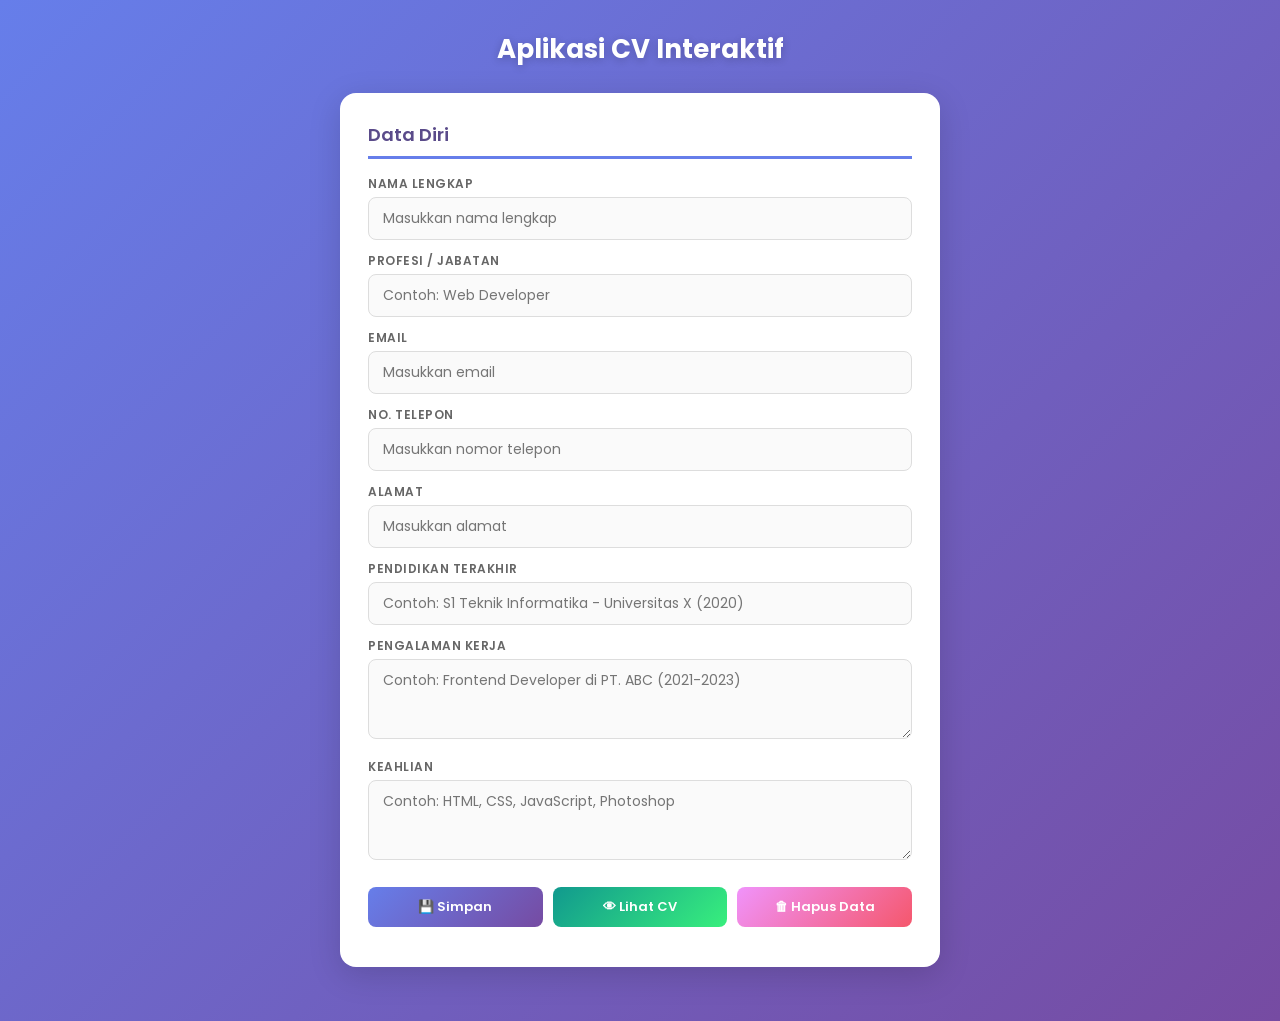
==== UTS-AplikasiCV/index.html @ ddebe732 "Add files via upload" ====
<!DOCTYPE html>
<html lang="id">
<head>
  <meta charset="UTF-8" />
  <title>Aplikasi CV - Local Storage</title>
  <link rel="stylesheet" href="style.css" />
</head>
<body>

  <h1>Aplikasi CV Interaktif</h1>

  <!-- FORM INPUT -->
  <div class="form-section" id="form-section">
    <h2>Data Diri</h2>

    <label>Nama Lengkap</label>
    <input type="text" id="nama" placeholder="Masukkan nama lengkap" />

    <label>Profesi / Jabatan</label>
    <input type="text" id="profesi" placeholder="Contoh: Web Developer" />

    <label>Email</label>
    <input type="text" id="email" placeholder="Masukkan email" />

    <label>No. Telepon</label>
    <input type="text" id="telepon" placeholder="Masukkan nomor telepon" />

    <label>Alamat</label>
    <input type="text" id="alamat" placeholder="Masukkan alamat" />

    <label>Pendidikan Terakhir</label>
    <input type="text" id="pendidikan" placeholder="Contoh: S1 Teknik Informatika - Universitas X (2020)" />

    <label>Pengalaman Kerja</label>
    <textarea id="pengalaman" placeholder="Contoh: Frontend Developer di PT. ABC (2021-2023)"></textarea>

    <label>Keahlian</label>
    <textarea id="keahlian" placeholder="Contoh: HTML, CSS, JavaScript, Photoshop"></textarea>

    <div class="btn-group">
      <button onclick="simpanData()">💾 Simpan</button>
      <button onclick="tampilkanCV()">👁 Lihat CV</button>
      <button onclick="hapusData()">🗑 Hapus Data</button>
    </div>

    <p id="pesan"></p>
  </div>

  <!-- CV PREVIEW -->
  <div class="cv-section" id="cv-output">

    <div class="cv-header">
      <div class="cv-avatar" id="cv-avatar"></div>
      <div class="cv-header-info">
        <h2 id="cv-nama"></h2>
        <p id="cv-profesi"></p>
      </div>
    </div>

    <div class="cv-body">

      <div class="cv-left">
        <div class="cv-block">
          <h3>Kontak</h3>
          <p>📧 <span id="cv-email"></span></p>
          <p>📞 <span id="cv-telepon"></span></p>
          <p>📍 <span id="cv-alamat"></span></p>
        </div>

        <div class="cv-block">
          <h3>Keahlian</h3>
          <div id="cv-keahlian"></div>
        </div>
      </div>

      <div class="cv-right">
        <div class="cv-block">
          <h3>Pendidikan</h3>
          <p id="cv-pendidikan"></p>
        </div>

        <div class="cv-block">
          <h3>Pengalaman Kerja</h3>
          <p id="cv-pengalaman"></p>
        </div>
      </div>

    </div>



  </div>

  <script src="script.js"></script>
</body>
</html>
---- UTS-AplikasiCV/style.css ----
@import url('https://fonts.googleapis.com/css2?family=Poppins:wght@300;400;600;700&display=swap');

* {
  margin: 0;
  padding: 0;
  box-sizing: border-box;
}

body {
  font-family: 'Poppins', Arial, sans-serif;
  background: linear-gradient(135deg, #667eea 0%, #764ba2 100%);
  min-height: 100vh;
  padding: 30px 20px;
}

h1 {
  text-align: center;
  color: #fff;
  font-size: 26px;
  font-weight: 700;
  margin-bottom: 24px;
  text-shadow: 0 2px 8px rgba(0,0,0,0.2);
}

/* ── FORM ── */
.form-section {
  background: #fff;
  padding: 28px;
  border-radius: 16px;
  box-shadow: 0 8px 32px rgba(0,0,0,0.15);
  max-width: 600px;
  margin: 0 auto 24px auto;
}

.form-section h2 {
  color: #5a4b8a;
  font-size: 18px;
  font-weight: 600;
  margin-bottom: 16px;
  padding-bottom: 8px;
  border-bottom: 3px solid #667eea;
}

label {
  display: block;
  margin-top: 12px;
  margin-bottom: 4px;
  font-size: 12px;
  font-weight: 600;
  color: #666;
  text-transform: uppercase;
  letter-spacing: 0.5px;
}

input, textarea {
  width: 100%;
  padding: 10px 14px;
  border: 1.5px solid #ddd;
  border-radius: 8px;
  font-family: 'Poppins', Arial, sans-serif;
  font-size: 14px;
  color: #333;
  background: #fafafa;
  transition: border-color 0.2s;
}

input:focus, textarea:focus {
  outline: none;
  border-color: #667eea;
  background: #fff;
}

textarea {
  height: 80px;
  resize: vertical;
}

.btn-group {
  margin-top: 20px;
  display: flex;
  gap: 10px;
}

button {
  padding: 10px 18px;
  border: none;
  border-radius: 8px;
  cursor: pointer;
  font-family: 'Poppins', Arial, sans-serif;
  font-size: 13px;
  font-weight: 600;
  transition: all 0.2s;
}

.btn-group button:nth-child(1) {
  background: linear-gradient(135deg, #667eea, #764ba2);
  color: white;
  flex: 1;
}

.btn-group button:nth-child(2) {
  background: linear-gradient(135deg, #11998e, #38ef7d);
  color: white;
  flex: 1;
}

.btn-group button:nth-child(3) {
  background: linear-gradient(135deg, #f093fb, #f5576c);
  color: white;
  flex: 1;
}

button:hover {
  transform: translateY(-2px);
  box-shadow: 0 4px 12px rgba(0,0,0,0.2);
}

#pesan {
  margin-top: 12px;
  font-size: 13px;
  font-weight: 600;
  text-align: center;
}

/* ── CV PREVIEW ── */
.cv-section {
  display: none;
  background: #fff;
  border-radius: 16px;
  box-shadow: 0 8px 32px rgba(0,0,0,0.2);
  max-width: 700px;
  margin: 0 auto 24px auto;
  overflow: hidden;
  scroll-margin-top: 20px;
}

/* Header CV */
.cv-header {
  background: linear-gradient(135deg, #667eea, #764ba2);
  padding: 30px;
  display: flex;
  align-items: center;
  gap: 20px;
}

.cv-avatar {
  width: 72px;
  height: 72px;
  border-radius: 50%;
  background: rgba(255,255,255,0.3);
  display: flex;
  align-items: center;
  justify-content: center;
  font-size: 28px;
  font-weight: 700;
  color: #fff;
  flex-shrink: 0;
  border: 3px solid rgba(255,255,255,0.6);
}

.cv-header-info h2 {
  color: #fff;
  font-size: 22px;
  font-weight: 700;
  border: none;
  padding: 0;
  margin: 0 0 4px 0;
}

.cv-header-info p {
  color: rgba(255,255,255,0.85);
  font-size: 14px;
}

/* Body CV - 2 kolom */
.cv-body {
  display: flex;
}

.cv-left {
  background: #f3f0fa;
  width: 38%;
  padding: 24px 20px;
}

.cv-right {
  width: 62%;
  padding: 24px 24px;
}

/* Block dalam CV */
.cv-block {
  margin-bottom: 24px;
}

.cv-block h3 {
  font-size: 12px;
  font-weight: 700;
  text-transform: uppercase;
  letter-spacing: 1px;
  color: #764ba2;
  margin-bottom: 10px;
  padding-bottom: 5px;
  border-bottom: 2px solid #764ba2;
}

.cv-block p {
  font-size: 13px;
  color: #444;
  line-height: 1.8;
}

/* Tag keahlian */
.skill-tag {
  display: inline-block;
  background: #764ba2;
  color: #fff;
  padding: 3px 10px;
  border-radius: 20px;
  font-size: 12px;
  margin: 3px 3px 3px 0;
}

/* Tombol tutup */
.cv-section > div > button {
  background: #eee;
  color: #666;
  padding: 8px 24px;
  margin-bottom: 16px;
}

.cv-section > div > button:hover {
  background: #ddd;
  transform: none;
  box-shadow: none;
}
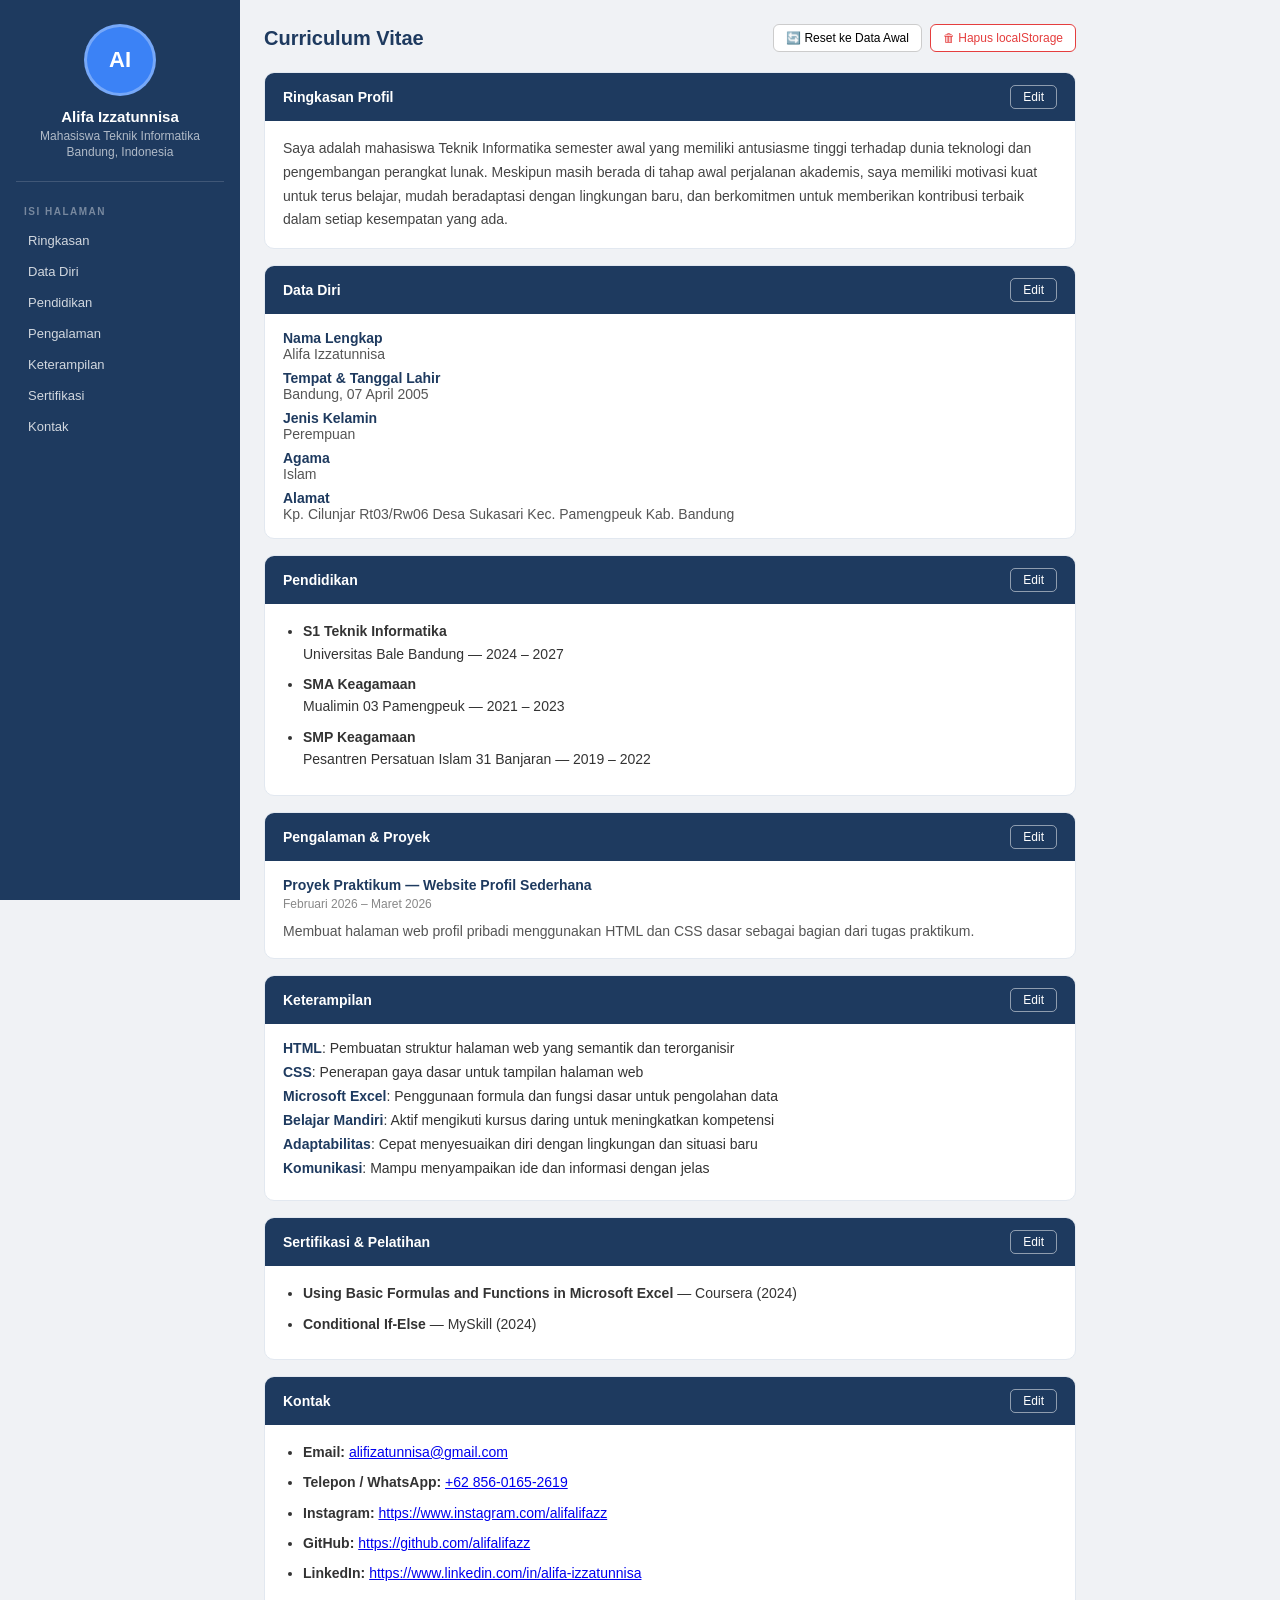
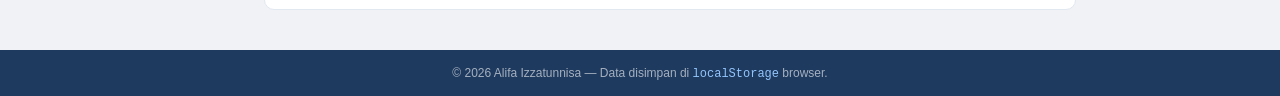
==== commit 2f42740a: "Add files via upload" ====
--- a/UTS-AplikasiCV/index.html
+++ b/UTS-AplikasiCV/index.html
@@ -1,96 +1,216 @@
 <!DOCTYPE html>
 <html lang="id">
 <head>
-  <meta charset="UTF-8" />
-  <title>Aplikasi CV - Local Storage</title>
-  <link rel="stylesheet" href="style.css" />
+    <meta charset="UTF-8">
+    <meta name="viewport" content="width=device-width, initial-scale=1.0">
+    <title>CV — Alifa Izzatunnisa</title>
+    <link rel="stylesheet" href="style.css">
 </head>
 <body>
 
-  <h1>Aplikasi CV Interaktif</h1>
-
-  <!-- FORM INPUT -->
-  <div class="form-section" id="form-section">
-    <h2>Data Diri</h2>
-
-    <label>Nama Lengkap</label>
-    <input type="text" id="nama" placeholder="Masukkan nama lengkap" />
-
-    <label>Profesi / Jabatan</label>
-    <input type="text" id="profesi" placeholder="Contoh: Web Developer" />
-
-    <label>Email</label>
-    <input type="text" id="email" placeholder="Masukkan email" />
-
-    <label>No. Telepon</label>
-    <input type="text" id="telepon" placeholder="Masukkan nomor telepon" />
-
-    <label>Alamat</label>
-    <input type="text" id="alamat" placeholder="Masukkan alamat" />
-
-    <label>Pendidikan Terakhir</label>
-    <input type="text" id="pendidikan" placeholder="Contoh: S1 Teknik Informatika - Universitas X (2020)" />
-
-    <label>Pengalaman Kerja</label>
-    <textarea id="pengalaman" placeholder="Contoh: Frontend Developer di PT. ABC (2021-2023)"></textarea>
-
-    <label>Keahlian</label>
-    <textarea id="keahlian" placeholder="Contoh: HTML, CSS, JavaScript, Photoshop"></textarea>
-
-    <div class="btn-group">
-      <button onclick="simpanData()">💾 Simpan</button>
-      <button onclick="tampilkanCV()">👁 Lihat CV</button>
-      <button onclick="hapusData()">🗑 Hapus Data</button>
+    <div class="cv-wrapper">
+
+        <!-- SIDEBAR -->
+        <aside class="sidebar">
+            <div class="sidebar-profile">
+                <div class="avatar">AI</div>
+                <h1 id="sidebar-nama">Alifa Izzatunnisa</h1>
+                <p id="sidebar-role">Mahasiswa Teknik Informatika</p>
+                <p id="sidebar-lokasi">Bandung, Indonesia</p>
+            </div>
+            <nav>
+                <p class="nav-label">ISI HALAMAN</p>
+                <ul>
+                    <li><a href="#ringkasan">Ringkasan</a></li>
+                    <li><a href="#data-diri">Data Diri</a></li>
+                    <li><a href="#pendidikan">Pendidikan</a></li>
+                    <li><a href="#pengalaman">Pengalaman</a></li>
+                    <li><a href="#keterampilan">Keterampilan</a></li>
+                    <li><a href="#sertifikasi">Sertifikasi</a></li>
+                    <li><a href="#kontak">Kontak</a></li>
+                </ul>
+            </nav>
+        </aside>
+
+        <!-- KONTEN UTAMA -->
+        <main class="cv-main">
+
+            <div class="page-title">
+                <h2>Curriculum Vitae</h2>
+                <div class="storage-actions">
+                    <button onclick="resetData()">🔄 Reset ke Data Awal</button>
+                    <button class="btn-danger" onclick="hapusStorage()">🗑 Hapus localStorage</button>
+                </div>
+            </div>
+
+            <!-- RINGKASAN -->
+            <section id="ringkasan" class="card">
+                <div class="card-header">
+                    <h3>Ringkasan Profil</h3>
+                    <button onclick="bukaTombolEdit('ringkasan')">Edit</button>
+                </div>
+                <div class="card-body">
+                    <div id="view-ringkasan" class="section-view">
+                        <p id="teks-ringkasan"></p>
+                    </div>
+                    <div id="editor-ringkasan" class="section-editor" style="display:none;">
+                        <label>Teks Ringkasan:</label>
+                        <textarea id="input-ringkasan" rows="5"></textarea>
+                        <div class="editor-btns">
+                            <button onclick="simpanBagian('ringkasan')">💾 Simpan</button>
+                            <button onclick="tutupEditor('ringkasan')">Batal</button>
+                        </div>
+                    </div>
+                </div>
+            </section>
+
+            <!-- DATA DIRI -->
+            <section id="data-diri" class="card">
+                <div class="card-header">
+                    <h3>Data Diri</h3>
+                    <button onclick="bukaTombolEdit('dataDiri')">Edit</button>
+                </div>
+                <div class="card-body">
+                    <div id="view-dataDiri" class="section-view">
+                        <dl>
+                            <dt>Nama Lengkap</dt><dd id="dd-nama"></dd>
+                            <dt>Tempat &amp; Tanggal Lahir</dt><dd id="dd-ttl"></dd>
+                            <dt>Jenis Kelamin</dt><dd id="dd-jk"></dd>
+                            <dt>Agama</dt><dd id="dd-agama"></dd>
+                            <dt>Alamat</dt><dd id="dd-alamat"></dd>
+                        </dl>
+                    </div>
+                    <div id="editor-dataDiri" class="section-editor" style="display:none;">
+                        <label>Nama Lengkap:</label>
+                        <input type="text" id="input-nama">
+                        <label>Tempat &amp; Tanggal Lahir:</label>
+                        <input type="text" id="input-ttl">
+                        <label>Jenis Kelamin:</label>
+                        <input type="text" id="input-jk">
+                        <label>Agama:</label>
+                        <input type="text" id="input-agama">
+                        <label>Alamat:</label>
+                        <textarea id="input-alamat" rows="3"></textarea>
+                        <div class="editor-btns">
+                            <button onclick="simpanBagian('dataDiri')">💾 Simpan</button>
+                            <button onclick="tutupEditor('dataDiri')">Batal</button>
+                        </div>
+                    </div>
+                </div>
+            </section>
+
+            <!-- PENDIDIKAN -->
+            <section id="pendidikan" class="card">
+                <div class="card-header">
+                    <h3>Pendidikan</h3>
+                    <button onclick="bukaTombolEdit('pendidikan')">Edit</button>
+                </div>
+                <div class="card-body">
+                    <div id="view-pendidikan" class="section-view">
+                        <ul id="list-pendidikan"></ul>
+                    </div>
+                    <div id="editor-pendidikan" class="section-editor" style="display:none;">
+                        <p class="editor-hint">Pisahkan tiap entri dengan baris baru. Format: <code>Jenjang | Institusi | Periode</code></p>
+                        <textarea id="input-pendidikan" rows="6"></textarea>
+                        <div class="editor-btns">
+                            <button onclick="simpanBagian('pendidikan')">💾 Simpan</button>
+                            <button onclick="tutupEditor('pendidikan')">Batal</button>
+                        </div>
+                    </div>
+                </div>
+            </section>
+
+            <!-- PENGALAMAN -->
+            <section id="pengalaman" class="card">
+                <div class="card-header">
+                    <h3>Pengalaman &amp; Proyek</h3>
+                    <button onclick="bukaTombolEdit('pengalaman')">Edit</button>
+                </div>
+                <div class="card-body">
+                    <div id="view-pengalaman" class="section-view">
+                        <div id="list-pengalaman"></div>
+                    </div>
+                    <div id="editor-pengalaman" class="section-editor" style="display:none;">
+                        <p class="editor-hint">Format tiap baris: <code>Judul | Periode | Deskripsi</code><br>Pisahkan tiap entri dengan baris baru.</p>
+                        <textarea id="input-pengalaman" rows="6"></textarea>
+                        <div class="editor-btns">
+                            <button onclick="simpanBagian('pengalaman')">💾 Simpan</button>
+                            <button onclick="tutupEditor('pengalaman')">Batal</button>
+                        </div>
+                    </div>
+                </div>
+            </section>
+
+            <!-- KETERAMPILAN -->
+            <section id="keterampilan" class="card">
+                <div class="card-header">
+                    <h3>Keterampilan</h3>
+                    <button onclick="bukaTombolEdit('keterampilan')">Edit</button>
+                </div>
+                <div class="card-body">
+                    <div id="view-keterampilan" class="section-view">
+                        <div id="list-keterampilan"></div>
+                    </div>
+                    <div id="editor-keterampilan" class="section-editor" style="display:none;">
+                        <p class="editor-hint">Format: <code>Nama Skill | Deskripsi</code><br>Pisahkan tiap skill dengan baris baru.</p>
+                        <textarea id="input-keterampilan" rows="8"></textarea>
+                        <div class="editor-btns">
+                            <button onclick="simpanBagian('keterampilan')">💾 Simpan</button>
+                            <button onclick="tutupEditor('keterampilan')">Batal</button>
+                        </div>
+                    </div>
+                </div>
+            </section>
+
+            <!-- SERTIFIKASI -->
+            <section id="sertifikasi" class="card">
+                <div class="card-header">
+                    <h3>Sertifikasi &amp; Pelatihan</h3>
+                    <button onclick="bukaTombolEdit('sertifikasi')">Edit</button>
+                </div>
+                <div class="card-body">
+                    <div id="view-sertifikasi" class="section-view">
+                        <ul id="list-sertifikasi"></ul>
+                    </div>
+                    <div id="editor-sertifikasi" class="section-editor" style="display:none;">
+                        <p class="editor-hint">Format: <code>Nama Sertifikat | Penerbit | Tahun</code><br>Pisahkan tiap entri dengan baris baru.</p>
+                        <textarea id="input-sertifikasi" rows="5"></textarea>
+                        <div class="editor-btns">
+                            <button onclick="simpanBagian('sertifikasi')">💾 Simpan</button>
+                            <button onclick="tutupEditor('sertifikasi')">Batal</button>
+                        </div>
+                    </div>
+                </div>
+            </section>
+
+            <!-- KONTAK -->
+            <section id="kontak" class="card">
+                <div class="card-header">
+                    <h3>Kontak</h3>
+                    <button onclick="bukaTombolEdit('kontak')">Edit</button>
+                </div>
+                <div class="card-body">
+                    <div id="view-kontak" class="section-view">
+                        <ul id="list-kontak"></ul>
+                    </div>
+                    <div id="editor-kontak" class="section-editor" style="display:none;">
+                        <p class="editor-hint">Format: <code>Label | Nilai</code><br>Pisahkan tiap entri dengan baris baru.</p>
+                        <textarea id="input-kontak" rows="6"></textarea>
+                        <div class="editor-btns">
+                            <button onclick="simpanBagian('kontak')">💾 Simpan</button>
+                            <button onclick="tutupEditor('kontak')">Batal</button>
+                        </div>
+                    </div>
+                </div>
+            </section>
+
+        </main>
     </div>
 
-    <p id="pesan"></p>
-  </div>
-
-  <!-- CV PREVIEW -->
-  <div class="cv-section" id="cv-output">
-
-    <div class="cv-header">
-      <div class="cv-avatar" id="cv-avatar"></div>
-      <div class="cv-header-info">
-        <h2 id="cv-nama"></h2>
-        <p id="cv-profesi"></p>
-      </div>
-    </div>
-
-    <div class="cv-body">
-
-      <div class="cv-left">
-        <div class="cv-block">
-          <h3>Kontak</h3>
-          <p>📧 <span id="cv-email"></span></p>
-          <p>📞 <span id="cv-telepon"></span></p>
-          <p>📍 <span id="cv-alamat"></span></p>
-        </div>
-
-        <div class="cv-block">
-          <h3>Keahlian</h3>
-          <div id="cv-keahlian"></div>
-        </div>
-      </div>
-
-      <div class="cv-right">
-        <div class="cv-block">
-          <h3>Pendidikan</h3>
-          <p id="cv-pendidikan"></p>
-        </div>
-
-        <div class="cv-block">
-          <h3>Pengalaman Kerja</h3>
-          <p id="cv-pengalaman"></p>
-        </div>
-      </div>
-
-    </div>
-
-
-
-  </div>
-
-  <script src="script.js"></script>
+    <footer class="cv-footer">
+        <p>&copy; 2026 Alifa Izzatunnisa — Data disimpan di <code>localStorage</code> browser.</p>
+    </footer>
+
+    <script src="script.js"></script>
 </body>
 </html>
--- a/UTS-AplikasiCV/style.css
+++ b/UTS-AplikasiCV/style.css
@@ -1,236 +1,374 @@
-@import url('https://fonts.googleapis.com/css2?family=Poppins:wght@300;400;600;700&display=swap');
-
 * {
-  margin: 0;
-  padding: 0;
-  box-sizing: border-box;
+    margin: 0;
+    padding: 0;
+    box-sizing: border-box;
 }
 
 body {
-  font-family: 'Poppins', Arial, sans-serif;
-  background: linear-gradient(135deg, #667eea 0%, #764ba2 100%);
-  min-height: 100vh;
-  padding: 30px 20px;
-}
-
-h1 {
-  text-align: center;
-  color: #fff;
-  font-size: 26px;
-  font-weight: 700;
-  margin-bottom: 24px;
-  text-shadow: 0 2px 8px rgba(0,0,0,0.2);
-}
-
-/* ── FORM ── */
-.form-section {
-  background: #fff;
-  padding: 28px;
-  border-radius: 16px;
-  box-shadow: 0 8px 32px rgba(0,0,0,0.15);
-  max-width: 600px;
-  margin: 0 auto 24px auto;
-}
-
-.form-section h2 {
-  color: #5a4b8a;
-  font-size: 18px;
-  font-weight: 600;
-  margin-bottom: 16px;
-  padding-bottom: 8px;
-  border-bottom: 3px solid #667eea;
-}
-
-label {
-  display: block;
-  margin-top: 12px;
-  margin-bottom: 4px;
-  font-size: 12px;
-  font-weight: 600;
-  color: #666;
-  text-transform: uppercase;
-  letter-spacing: 0.5px;
-}
-
-input, textarea {
-  width: 100%;
-  padding: 10px 14px;
-  border: 1.5px solid #ddd;
-  border-radius: 8px;
-  font-family: 'Poppins', Arial, sans-serif;
-  font-size: 14px;
-  color: #333;
-  background: #fafafa;
-  transition: border-color 0.2s;
-}
-
-input:focus, textarea:focus {
-  outline: none;
-  border-color: #667eea;
-  background: #fff;
-}
-
-textarea {
-  height: 80px;
-  resize: vertical;
-}
-
-.btn-group {
-  margin-top: 20px;
-  display: flex;
-  gap: 10px;
-}
-
-button {
-  padding: 10px 18px;
-  border: none;
-  border-radius: 8px;
-  cursor: pointer;
-  font-family: 'Poppins', Arial, sans-serif;
-  font-size: 13px;
-  font-weight: 600;
-  transition: all 0.2s;
-}
-
-.btn-group button:nth-child(1) {
-  background: linear-gradient(135deg, #667eea, #764ba2);
-  color: white;
-  flex: 1;
-}
-
-.btn-group button:nth-child(2) {
-  background: linear-gradient(135deg, #11998e, #38ef7d);
-  color: white;
-  flex: 1;
-}
-
-.btn-group button:nth-child(3) {
-  background: linear-gradient(135deg, #f093fb, #f5576c);
-  color: white;
-  flex: 1;
-}
-
-button:hover {
-  transform: translateY(-2px);
-  box-shadow: 0 4px 12px rgba(0,0,0,0.2);
-}
-
-#pesan {
-  margin-top: 12px;
-  font-size: 13px;
-  font-weight: 600;
-  text-align: center;
-}
-
-/* ── CV PREVIEW ── */
-.cv-section {
-  display: none;
-  background: #fff;
-  border-radius: 16px;
-  box-shadow: 0 8px 32px rgba(0,0,0,0.2);
-  max-width: 700px;
-  margin: 0 auto 24px auto;
-  overflow: hidden;
-  scroll-margin-top: 20px;
-}
-
-/* Header CV */
-.cv-header {
-  background: linear-gradient(135deg, #667eea, #764ba2);
-  padding: 30px;
-  display: flex;
-  align-items: center;
-  gap: 20px;
-}
-
-.cv-avatar {
-  width: 72px;
-  height: 72px;
-  border-radius: 50%;
-  background: rgba(255,255,255,0.3);
-  display: flex;
-  align-items: center;
-  justify-content: center;
-  font-size: 28px;
-  font-weight: 700;
-  color: #fff;
-  flex-shrink: 0;
-  border: 3px solid rgba(255,255,255,0.6);
-}
-
-.cv-header-info h2 {
-  color: #fff;
-  font-size: 22px;
-  font-weight: 700;
-  border: none;
-  padding: 0;
-  margin: 0 0 4px 0;
-}
-
-.cv-header-info p {
-  color: rgba(255,255,255,0.85);
-  font-size: 14px;
-}
-
-/* Body CV - 2 kolom */
-.cv-body {
-  display: flex;
-}
-
-.cv-left {
-  background: #f3f0fa;
-  width: 38%;
-  padding: 24px 20px;
-}
-
-.cv-right {
-  width: 62%;
-  padding: 24px 24px;
-}
-
-/* Block dalam CV */
-.cv-block {
-  margin-bottom: 24px;
-}
-
-.cv-block h3 {
-  font-size: 12px;
-  font-weight: 700;
-  text-transform: uppercase;
-  letter-spacing: 1px;
-  color: #764ba2;
-  margin-bottom: 10px;
-  padding-bottom: 5px;
-  border-bottom: 2px solid #764ba2;
-}
-
-.cv-block p {
-  font-size: 13px;
-  color: #444;
-  line-height: 1.8;
-}
-
-/* Tag keahlian */
-.skill-tag {
-  display: inline-block;
-  background: #764ba2;
-  color: #fff;
-  padding: 3px 10px;
-  border-radius: 20px;
-  font-size: 12px;
-  margin: 3px 3px 3px 0;
-}
-
-/* Tombol tutup */
-.cv-section > div > button {
-  background: #eee;
-  color: #666;
-  padding: 8px 24px;
-  margin-bottom: 16px;
-}
-
-.cv-section > div > button:hover {
-  background: #ddd;
-  transform: none;
-  box-shadow: none;
-}
+    font-family: 'Segoe UI', Arial, sans-serif;
+    background: #f0f2f5;
+    color: #333;
+    font-size: 14px;
+}
+
+/* ── LAYOUT UTAMA ── */
+.cv-wrapper {
+    display: flex;
+    min-height: 100vh;
+}
+
+/* ── SIDEBAR ── */
+.sidebar {
+    width: 240px;
+    background: #1e3a5f;
+    color: #fff;
+    flex-shrink: 0;
+    padding: 24px 16px;
+    position: sticky;
+    top: 0;
+    height: 100vh;
+    overflow-y: auto;
+}
+
+.sidebar-profile {
+    text-align: center;
+    margin-bottom: 24px;
+    padding-bottom: 20px;
+    border-bottom: 1px solid rgba(255,255,255,0.15);
+}
+
+.avatar {
+    width: 72px;
+    height: 72px;
+    border-radius: 50%;
+    background: #3b82f6;
+    color: #fff;
+    font-size: 22px;
+    font-weight: 700;
+    display: flex;
+    align-items: center;
+    justify-content: center;
+    margin: 0 auto 12px;
+    border: 3px solid rgba(255,255,255,0.3);
+}
+
+.sidebar-profile h1 {
+    font-size: 15px;
+    font-weight: 600;
+    margin-bottom: 4px;
+}
+
+.sidebar-profile p {
+    font-size: 12px;
+    color: rgba(255,255,255,0.65);
+    margin-bottom: 2px;
+}
+
+.nav-label {
+    font-size: 10px;
+    font-weight: 700;
+    letter-spacing: 1.5px;
+    color: rgba(255,255,255,0.4);
+    margin-bottom: 8px;
+    padding-left: 8px;
+}
+
+.sidebar nav ul {
+    list-style: none;
+}
+
+.sidebar nav ul li a {
+    display: block;
+    padding: 8px 12px;
+    color: rgba(255,255,255,0.8);
+    text-decoration: none;
+    border-radius: 6px;
+    font-size: 13px;
+    transition: background 0.2s;
+}
+
+.sidebar nav ul li a:hover {
+    background: rgba(255,255,255,0.12);
+    color: #fff;
+}
+
+/* ── KONTEN UTAMA ── */
+.cv-main {
+    flex: 1;
+    padding: 24px;
+    max-width: 860px;
+}
+
+.page-title {
+    display: flex;
+    align-items: center;
+    justify-content: space-between;
+    margin-bottom: 20px;
+}
+
+.page-title h2 {
+    font-size: 20px;
+    color: #1e3a5f;
+}
+
+.storage-actions {
+    display: flex;
+    gap: 8px;
+}
+
+.storage-actions button {
+    padding: 6px 12px;
+    border: 1px solid #ccc;
+    background: #fff;
+    border-radius: 6px;
+    cursor: pointer;
+    font-size: 12px;
+    transition: all 0.2s;
+}
+
+.storage-actions button:hover {
+    background: #f0f2f5;
+}
+
+.storage-actions .btn-danger {
+    border-color: #e53e3e;
+    color: #e53e3e;
+}
+
+.storage-actions .btn-danger:hover {
+    background: #fff5f5;
+}
+
+/* ── CARD ── */
+.card {
+    background: #fff;
+    border: 1px solid #e2e8f0;
+    border-radius: 10px;
+    margin-bottom: 16px;
+    overflow: hidden;
+}
+
+.card-header {
+    display: flex;
+    align-items: center;
+    justify-content: space-between;
+    background: #1e3a5f;
+    padding: 12px 18px;
+}
+
+.card-header h3 {
+    color: #fff;
+    font-size: 14px;
+    font-weight: 600;
+}
+
+.card-header button {
+    padding: 4px 12px;
+    border: 1px solid rgba(255,255,255,0.5);
+    background: transparent;
+    color: #fff;
+    border-radius: 5px;
+    cursor: pointer;
+    font-size: 12px;
+    transition: background 0.2s;
+}
+
+.card-header button:hover {
+    background: rgba(255,255,255,0.15);
+}
+
+.card-body {
+    padding: 16px 18px;
+}
+
+/* ── VIEW ── */
+.section-view p {
+    line-height: 1.7;
+    color: #444;
+}
+
+.section-view ul {
+    padding-left: 20px;
+}
+
+.section-view ul li {
+    margin-bottom: 8px;
+    line-height: 1.6;
+}
+
+.section-view dl dt {
+    font-weight: 600;
+    color: #1e3a5f;
+    margin-top: 8px;
+}
+
+.section-view dl dt:first-child {
+    margin-top: 0;
+}
+
+.section-view dl dd {
+    margin-left: 0;
+    color: #555;
+}
+
+.pengalaman-item {
+    margin-bottom: 16px;
+    padding-bottom: 16px;
+    border-bottom: 1px solid #e2e8f0;
+}
+
+.pengalaman-item:last-child {
+    border-bottom: none;
+    margin-bottom: 0;
+    padding-bottom: 0;
+}
+
+.pengalaman-item h4 {
+    font-size: 14px;
+    font-weight: 600;
+    color: #1e3a5f;
+}
+
+.pengalaman-item .periode {
+    font-size: 12px;
+    color: #888;
+    margin: 2px 0 6px;
+}
+
+.pengalaman-item p {
+    color: #555;
+    line-height: 1.6;
+}
+
+.skill-item {
+    margin-bottom: 8px;
+}
+
+.skill-item strong {
+    color: #1e3a5f;
+}
+
+/* ── EDITOR ── */
+.section-editor label {
+    display: block;
+    font-size: 12px;
+    font-weight: 600;
+    color: #555;
+    margin-bottom: 4px;
+    margin-top: 10px;
+    text-transform: uppercase;
+    letter-spacing: 0.4px;
+}
+
+.section-editor label:first-child {
+    margin-top: 0;
+}
+
+.section-editor input,
+.section-editor textarea {
+    width: 100%;
+    padding: 8px 10px;
+    border: 1.5px solid #cbd5e0;
+    border-radius: 6px;
+    font-family: 'Segoe UI', Arial, sans-serif;
+    font-size: 13px;
+    color: #333;
+    background: #f9fafb;
+    transition: border-color 0.2s;
+}
+
+.section-editor input:focus,
+.section-editor textarea:focus {
+    outline: none;
+    border-color: #3b82f6;
+    background: #fff;
+}
+
+.section-editor textarea {
+    resize: vertical;
+}
+
+.editor-hint {
+    background: #eff6ff;
+    border-left: 3px solid #3b82f6;
+    padding: 8px 12px;
+    font-size: 12px;
+    color: #555;
+    border-radius: 0 6px 6px 0;
+    margin-bottom: 10px;
+    line-height: 1.6;
+}
+
+.editor-hint code {
+    background: #dbeafe;
+    padding: 1px 5px;
+    border-radius: 3px;
+    font-family: monospace;
+    font-size: 11px;
+}
+
+.editor-btns {
+    margin-top: 12px;
+    display: flex;
+    gap: 8px;
+}
+
+.editor-btns button {
+    padding: 7px 16px;
+    border: none;
+    border-radius: 6px;
+    cursor: pointer;
+    font-size: 13px;
+    font-weight: 600;
+    transition: all 0.2s;
+}
+
+.editor-btns button:first-child {
+    background: #1e3a5f;
+    color: #fff;
+}
+
+.editor-btns button:first-child:hover {
+    background: #2d4f7f;
+}
+
+.editor-btns button:last-child {
+    background: #e2e8f0;
+    color: #555;
+}
+
+.editor-btns button:last-child:hover {
+    background: #cbd5e0;
+}
+
+/* ── FOOTER ── */
+.cv-footer {
+    text-align: center;
+    padding: 16px;
+    background: #1e3a5f;
+    color: rgba(255,255,255,0.6);
+    font-size: 12px;
+}
+
+.cv-footer code {
+    color: #93c5fd;
+}
+
+/* ── RESPONSIVE ── */
+@media (max-width: 640px) {
+    .cv-wrapper {
+        flex-direction: column;
+    }
+
+    .sidebar {
+        width: 100%;
+        height: auto;
+        position: static;
+    }
+
+    .page-title {
+        flex-direction: column;
+        align-items: flex-start;
+        gap: 10px;
+    }
+}
